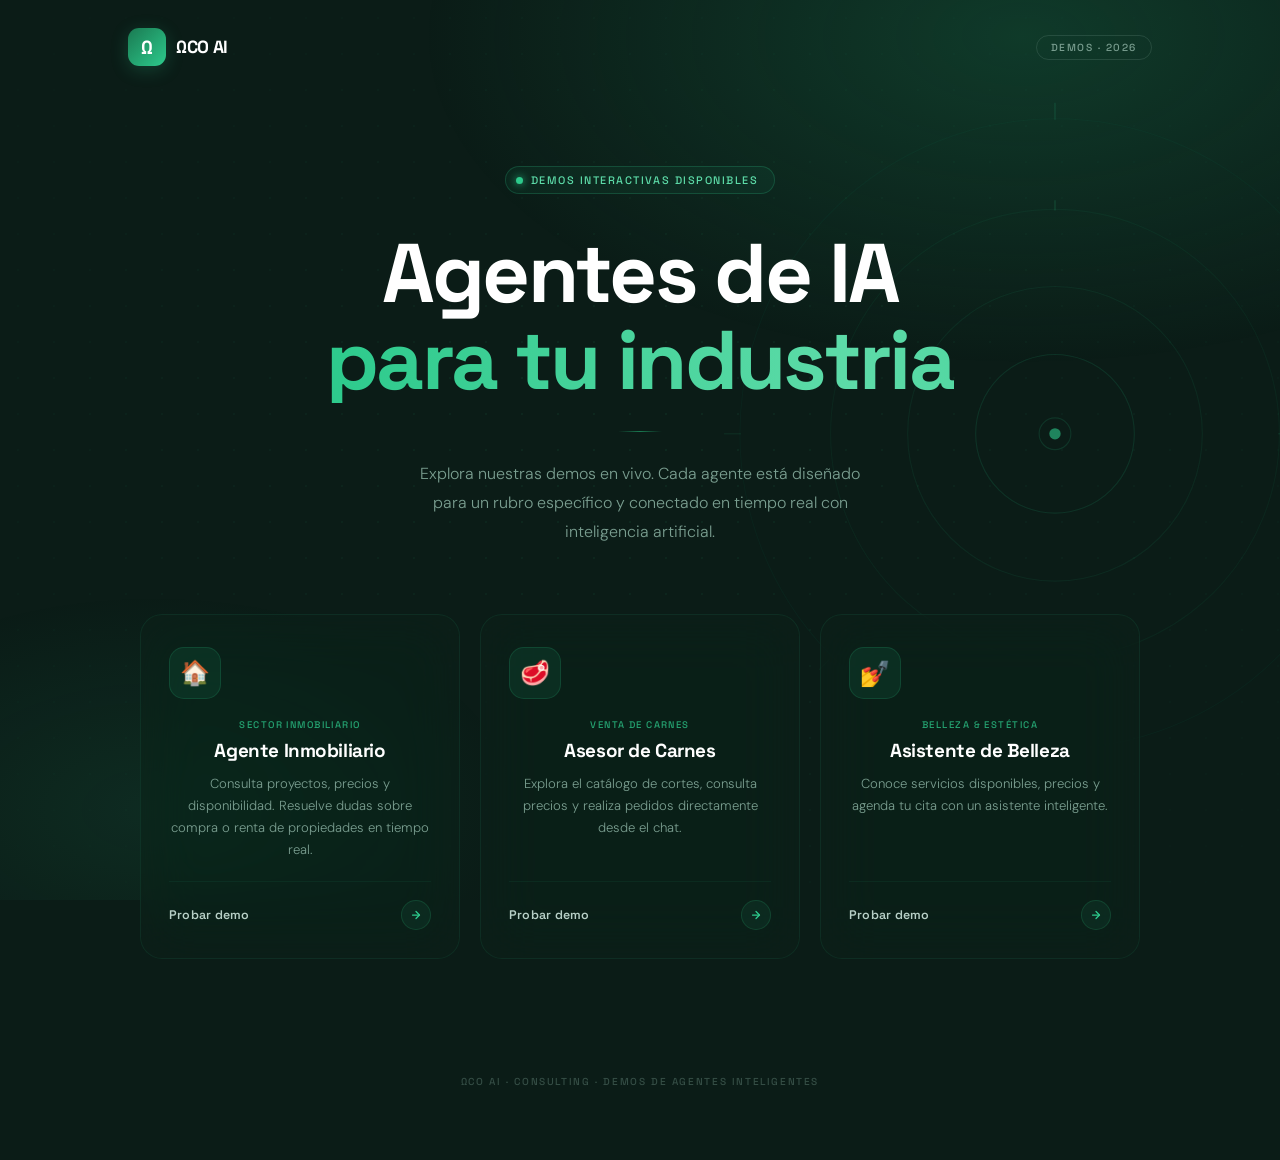
==== index.html @ 38cfc489 "feat: add agent capabilities sidebar + update year to 2026 - All chat pages: two-column layout with " ====
<!DOCTYPE html>
<html lang="es">
<head>
  <meta charset="UTF-8" />
  <meta name="viewport" content="width=device-width, initial-scale=1.0" />
  <title>ΩCO AI · Demos de Agentes</title>
  <link rel="preconnect" href="https://fonts.googleapis.com" />
  <link rel="preconnect" href="https://fonts.gstatic.com" crossorigin />
  <link href="https://fonts.googleapis.com/css2?family=Space+Grotesk:wght@300;400;500;600;700&family=DM+Sans:ital,wght@0,300;0,400;0,500;1,300&display=swap" rel="stylesheet" />
  <style>
    /* ── TOKENS ── */
    :root {
      --bg:      #0B1C17;
      --surface: #112219;
      --forest:  #1A7A52;
      --green:   #2DCA8C;
      --mint:    #5DDBA8;
      --steel:   #7A9E90;
      --fog:     #B8D0C7;
      --white:   #FFFFFF;
      --off:     #EEF4F1;
      --display: 'Space Grotesk', sans-serif;
      --body:    'DM Sans', sans-serif;
      --ease-out: cubic-bezier(0.16, 1, 0.3, 1);
    }

    /* ── RESET ── */
    *, *::before, *::after { box-sizing: border-box; margin: 0; padding: 0; }
    html { -webkit-font-smoothing: antialiased; }
    body {
      min-height: 100vh;
      background: var(--bg);
      color: var(--white);
      font-family: var(--body);
      overflow-x: hidden;
    }

    /* ── FONDO CAPA 1: radial glow ── */
    .bg-glow {
      position: fixed; inset: 0;
      background:
        radial-gradient(ellipse 90% 70% at 80% 4%,  rgba(26,122,82,0.32) 0%, transparent 52%),
        radial-gradient(ellipse 60% 50% at 12% 90%, rgba(45,202,140,0.09) 0%, transparent 48%);
      pointer-events: none; z-index: 0;
    }

    /* ── FONDO CAPA 2: dot grid ── */
    .bg-grid {
      position: fixed; inset: 0;
      background-image: radial-gradient(rgba(45,202,140,0.07) 1px, transparent 1px);
      background-size: 36px 36px;
      -webkit-mask-image: radial-gradient(ellipse 100% 100% at 50% 50%, black 0%, transparent 78%);
      mask-image: radial-gradient(ellipse 100% 100% at 50% 50%, black 0%, transparent 78%);
      pointer-events: none; z-index: 0;
    }

    /* ── ANILLOS (brand signature) ── */
    .rings-wrap {
      position: fixed;
      right: -9%;
      top: 50%;
      transform: translateY(-52%);
      width: min(680px, 54vw);
      aspect-ratio: 1;
      pointer-events: none; z-index: 0;
    }
    .rings-wrap svg { width: 100%; height: 100%; }
    .r-outer { animation: rSpin 100s linear infinite; transform-origin: 300px 300px; }
    .r-mid   { animation: rSpin  65s linear infinite reverse; transform-origin: 300px 300px; }
    .r-inner { animation: rPulse  4s ease-in-out infinite; transform-origin: 300px 300px; }
    .c-dot   { animation: cPulse  3s ease-in-out infinite; }
    @keyframes rSpin  { to { transform: rotate(360deg); } }
    @keyframes rPulse { 0%,100%{opacity:1}50%{opacity:.5} }
    @keyframes cPulse { 0%,100%{r:5;opacity:.65}50%{r:7.5;opacity:1} }

    /* ── PARTÍCULAS ── */
    .ptcl-wrap { position:fixed;inset:0;pointer-events:none;z-index:0;overflow:hidden; }
    .ptcl {
      position:absolute; border-radius:50%;
      background:var(--green); opacity:0;
      animation: ptclRise var(--d) var(--dl) ease-in-out infinite;
    }
    @keyframes ptclRise {
      0%   { opacity:0; transform:translateY(0) scale(1); }
      18%  { opacity:.55; }
      82%  { opacity:.18; }
      100% { opacity:0; transform:translateY(-110px) scale(.4); }
    }

    /* ── LAYOUT ── */
    .page {
      position: relative; z-index: 1;
      min-height: 100vh;
      display: flex; flex-direction: column;
      max-width: 1080px; margin: 0 auto;
      padding: 0 28px 72px;
    }

    /* ── NAV ── */
    nav {
      display:flex; align-items:center; justify-content:space-between;
      padding: 28px 0;
      animation: fadeDown .55s var(--ease-out) both;
    }
    .logo-link { display:flex;align-items:center;gap:10px;text-decoration:none; }
    .logo-mark {
      width:38px;height:38px;
      background: linear-gradient(135deg, var(--forest) 0%, var(--green) 100%);
      border-radius:11px;
      display:flex;align-items:center;justify-content:center;
      font-family:var(--display);font-weight:700;font-size:19px;color:var(--white);
      flex-shrink:0;
      box-shadow:0 4px 18px rgba(45,202,140,.22);
    }
    .logo-name { font-family:var(--display);font-weight:700;font-size:1.1rem;color:var(--white);letter-spacing:-.02em; }
    .nav-tag {
      font-family:var(--display);font-size:.64rem;font-weight:500;
      letter-spacing:.15em;text-transform:uppercase;color:var(--steel);
      border:1px solid rgba(122,158,144,.22);border-radius:100px;padding:5px 14px;
    }

    /* ── HERO ── */
    .hero {
      flex:1;display:flex;flex-direction:column;align-items:center;
      text-align:center; padding:72px 0 56px;
    }

    /* badge */
    .badge {
      display:inline-flex;align-items:center;gap:8px;
      border:1px solid rgba(45,202,140,.22);
      background:rgba(45,202,140,.06);
      border-radius:100px; padding:6px 16px 6px 10px;
      font-family:var(--display);font-size:.68rem;font-weight:500;
      letter-spacing:.14em;text-transform:uppercase;color:var(--mint);
      margin-bottom:36px;
      animation: fadeDown .65s .1s var(--ease-out) both;
    }
    .badge-dot {
      width:7px;height:7px;background:var(--green);border-radius:50%;
      box-shadow:0 0 8px var(--green);flex-shrink:0;
      animation:dotPulse 2.2s ease-in-out infinite;
    }
    @keyframes dotPulse {
      0%,100%{transform:scale(1);opacity:1;box-shadow:0 0 8px var(--green);}
      50%    {transform:scale(.65);opacity:.4;box-shadow:0 0 3px var(--green);}
    }

    /* h1 */
    .hero-h1 {
      font-family:var(--display);font-weight:700;
      font-size:clamp(3rem,6.5vw,5.2rem);
      line-height:1.04;letter-spacing:-.032em;
      margin-bottom:28px;
      animation: fadeUp .75s .2s var(--ease-out) both;
    }
    .h1-l1 { display:block;color:var(--white); }
    .h1-l2 {
      display:block;
      background:linear-gradient(90deg,var(--green) 0%,var(--mint) 42%,var(--green) 84%);
      background-size:200% auto;
      -webkit-background-clip:text;-webkit-text-fill-color:transparent;background-clip:text;
      animation:textShimmer 5s 1.2s linear infinite;
    }
    @keyframes textShimmer { to { background-position:200% center; } }

    .divider {
      width:44px;height:1px;
      background:linear-gradient(90deg,transparent,var(--forest),transparent);
      margin:0 auto 28px;
      animation:fadeIn 1s .38s both;
    }

    .hero-p {
      font-size:1rem;line-height:1.8;color:var(--steel);font-weight:300;
      max-width:460px;margin:0 auto 68px;
      animation:fadeUp .75s .34s var(--ease-out) both;
    }

    /* ── GRID ── */
    .demo-grid {
      width:100%;max-width:1000px;
      display:grid;grid-template-columns:repeat(3,1fr);gap:20px;
    }
    .demo-grid .card:nth-child(1){animation:fadeUp .7s .52s var(--ease-out) both;}
    .demo-grid .card:nth-child(2){animation:fadeUp .7s .64s var(--ease-out) both;}
    .demo-grid .card:nth-child(3){animation:fadeUp .7s .76s var(--ease-out) both;}

    /* ── CARD ── */
    .card {
      position:relative;
      background:rgba(17,34,25,.52);
      backdrop-filter:blur(28px) saturate(1.5);
      -webkit-backdrop-filter:blur(28px) saturate(1.5);
      border:1px solid rgba(45,202,140,.09);
      border-radius:22px;
      padding:32px 28px 28px;
      display:flex;flex-direction:column;gap:20px;
      text-decoration:none;color:inherit;
      overflow:hidden;
      outline:none;
      transition:
        border-color .3s ease,
        transform .38s var(--ease-out),
        box-shadow .35s ease;
    }
    /* top accent line */
    .card::before {
      content:'';position:absolute;
      top:0;left:8%;right:8%;height:1px;
      background:linear-gradient(90deg,transparent,rgba(45,202,140,.55),transparent);
      opacity:0;transition:opacity .3s;
    }
    /* inner radial glow */
    .card::after {
      content:'';position:absolute;inset:0;
      background:radial-gradient(ellipse 80% 55% at 50% 0%,rgba(45,202,140,.08) 0%,transparent 72%);
      opacity:0;transition:opacity .4s;pointer-events:none;
    }
    .card:hover, .card:focus-visible {
      border-color:rgba(45,202,140,.30);
      transform:translateY(-7px);
      box-shadow:0 30px 64px rgba(0,0,0,.40),0 0 48px rgba(45,202,140,.055);
    }
    .card:hover::before,.card:focus-visible::before{opacity:1;}
    .card:hover::after, .card:focus-visible::after {opacity:1;}
    .card:focus-visible{outline:2px solid var(--green);outline-offset:3px;}

    /* icon */
    .c-icon {
      width:52px;height:52px;
      background:rgba(26,122,82,.18);
      border:1px solid rgba(45,202,140,.16);
      border-radius:15px;
      display:flex;align-items:center;justify-content:center;
      font-size:24px;flex-shrink:0;
      transition:background .3s,transform .35s var(--ease-out);
    }
    .card:hover .c-icon,.card:focus-visible .c-icon{background:rgba(45,202,140,.14);transform:scale(1.07);}

    .c-body{flex:1;}
    .c-tag {
      font-family:var(--display);font-size:.6rem;font-weight:500;
      letter-spacing:.15em;text-transform:uppercase;
      color:var(--green);opacity:.78;margin-bottom:9px;
    }
    .c-title {
      font-family:var(--display);font-size:1.18rem;font-weight:700;
      line-height:1.2;letter-spacing:-.022em;color:var(--white);margin-bottom:10px;
    }
    .c-desc { font-size:.82rem;line-height:1.68;color:var(--steel);font-weight:300; }

    .c-foot {
      display:flex;align-items:center;justify-content:space-between;
      padding-top:18px;border-top:1px solid rgba(45,202,140,.07);
    }
    .c-cta {
      font-family:var(--display);font-size:.78rem;font-weight:600;
      color:var(--fog);letter-spacing:.02em;transition:color .2s;
    }
    .card:hover .c-cta,.card:focus-visible .c-cta{color:var(--green);}

    .c-arrow {
      width:30px;height:30px;border-radius:50%;
      background:rgba(45,202,140,.07);
      border:1px solid rgba(45,202,140,.16);
      display:flex;align-items:center;justify-content:center;
      color:var(--green);flex-shrink:0;
      transition:background .25s,color .25s,transform .28s var(--ease-out),box-shadow .25s;
    }
    .card:hover .c-arrow,.card:focus-visible .c-arrow{
      background:var(--green);color:var(--bg);
      transform:translateX(3px);
      box-shadow:0 0 18px rgba(45,202,140,.40);
    }

    /* ── FOOTER ── */
    footer {
      text-align:center;padding-top:60px;
      font-family:var(--display);font-size:.63rem;font-weight:500;
      letter-spacing:.16em;text-transform:uppercase;
      color:rgba(122,158,144,.38);
      animation:fadeIn 1.2s .85s both;
    }

    /* ── KEYFRAMES ── */
    @keyframes fadeUp   {from{opacity:0;transform:translateY(24px)}to{opacity:1;transform:none}}
    @keyframes fadeDown {from{opacity:0;transform:translateY(-14px)}to{opacity:1;transform:none}}
    @keyframes fadeIn   {from{opacity:0}to{opacity:1}}

    /* ── REDUCED MOTION ── */
    @media(prefers-reduced-motion:reduce){
      *,*::before,*::after{animation-duration:.01ms!important;transition-duration:.1ms!important;}
    }

    /* ── RESPONSIVE ── */
    @media(max-width:860px){
      .demo-grid{grid-template-columns:repeat(2,1fr);}
      .rings-wrap{width:min(500px,60vw);opacity:.45;}
    }
    @media(max-width:560px){
      .demo-grid{grid-template-columns:1fr;}
      .hero-h1{font-size:2.6rem;}
      .page{padding:0 18px 56px;}
      .rings-wrap{display:none;}
    }
  </style>
</head>
<body>

<div class="bg-glow"  aria-hidden="true"></div>
<div class="bg-grid"  aria-hidden="true"></div>

<!-- Anillos concéntricos (elemento signature Oco AI) -->
<div class="rings-wrap" aria-hidden="true">
  <svg viewBox="0 0 600 600" fill="none" xmlns="http://www.w3.org/2000/svg">
    <!-- Anillo externo con ticks -->
    <g class="r-outer">
      <circle cx="300" cy="300" r="278" stroke="rgba(45,202,140,0.038)" stroke-width="1"/>
      <line x1="300" y1="23"  x2="300" y2="8"   stroke="rgba(45,202,140,0.18)" stroke-width="1"/>
      <line x1="577" y1="300" x2="592" y2="300"  stroke="rgba(45,202,140,0.12)" stroke-width="1"/>
      <line x1="300" y1="577" x2="300" y2="592"  stroke="rgba(45,202,140,0.10)" stroke-width="1"/>
      <line x1="23"  y1="300" x2="8"   y2="300"  stroke="rgba(45,202,140,0.10)" stroke-width="1"/>
      <!-- diagonales -->
      <line x1="499" y1="101" x2="508" y2="92"   stroke="rgba(45,202,140,0.07)" stroke-width="1"/>
      <line x1="101" y1="499" x2="92"  y2="508"  stroke="rgba(45,202,140,0.07)" stroke-width="1"/>
    </g>
    <!-- Anillo medio -->
    <g class="r-mid">
      <circle cx="300" cy="300" r="198" stroke="rgba(45,202,140,0.058)" stroke-width="1"/>
      <line x1="300" y1="103" x2="300" y2="94"   stroke="rgba(45,202,140,0.20)" stroke-width="1"/>
      <line x1="497" y1="300" x2="506" y2="300"  stroke="rgba(45,202,140,0.14)" stroke-width="1"/>
    </g>
    <!-- Anillo 3 -->
    <circle cx="300" cy="300" r="130" stroke="rgba(45,202,140,0.08)" stroke-width="1"/>
    <!-- Anillo interior pulsante -->
    <g class="r-inner">
      <circle cx="300" cy="300" r="70" stroke="rgba(45,202,140,0.13)" stroke-width="1"/>
    </g>
    <!-- Centro -->
    <circle cx="300" cy="300" r="14" stroke="rgba(45,202,140,0.14)" stroke-width="1"/>
    <circle class="c-dot" cx="300" cy="300" r="5" fill="rgba(45,202,140,0.60)"/>
  </svg>
</div>

<!-- Partículas flotantes -->
<div class="ptcl-wrap" id="ptcl" aria-hidden="true"></div>

<div class="page">

  <nav>
    <a href="#" class="logo-link" aria-label="ΩCO AI — inicio">
      <div class="logo-mark" aria-hidden="true">Ω</div>
      <span class="logo-name">ΩCO AI</span>
    </a>
    <span class="nav-tag" aria-hidden="true">Demos · 2026</span>
  </nav>

  <div class="hero">
    <div class="badge" role="status" aria-live="polite">
      <span class="badge-dot" aria-hidden="true"></span>
      Demos interactivas disponibles
    </div>

    <h1 class="hero-h1">
      <span class="h1-l1">Agentes de IA</span>
      <span class="h1-l2">para tu industria</span>
    </h1>

    <div class="divider" aria-hidden="true"></div>

    <p class="hero-p">
      Explora nuestras demos en vivo. Cada agente está diseñado
      para un rubro específico y conectado en tiempo real con inteligencia artificial.
    </p>

    <!-- Demo cards -->
    <div class="demo-grid" role="list">

      <a class="card" href="demo-inmobiliaria" role="listitem" aria-label="Demo Agente Inmobiliario — probar">
        <div class="c-icon" aria-hidden="true">🏠</div>
        <div class="c-body">
          <div class="c-tag">Sector Inmobiliario</div>
          <div class="c-title">Agente Inmobiliario</div>
          <p class="c-desc">Consulta proyectos, precios y disponibilidad. Resuelve dudas sobre compra o renta de propiedades en tiempo real.</p>
        </div>
        <div class="c-foot">
          <span class="c-cta">Probar demo</span>
          <span class="c-arrow" aria-hidden="true">
            <svg width="12" height="12" viewBox="0 0 24 24" fill="none" stroke="currentColor" stroke-width="2.5" stroke-linecap="round" stroke-linejoin="round"><path d="M5 12h14"/><path d="M12 5l7 7-7 7"/></svg>
          </span>
        </div>
      </a>

      <a class="card" href="demo-ventacarnes" role="listitem" aria-label="Demo Asesor de Carnes — probar">
        <div class="c-icon" aria-hidden="true">🥩</div>
        <div class="c-body">
          <div class="c-tag">Venta de Carnes</div>
          <div class="c-title">Asesor de Carnes</div>
          <p class="c-desc">Explora el catálogo de cortes, consulta precios y realiza pedidos directamente desde el chat.</p>
        </div>
        <div class="c-foot">
          <span class="c-cta">Probar demo</span>
          <span class="c-arrow" aria-hidden="true">
            <svg width="12" height="12" viewBox="0 0 24 24" fill="none" stroke="currentColor" stroke-width="2.5" stroke-linecap="round" stroke-linejoin="round"><path d="M5 12h14"/><path d="M12 5l7 7-7 7"/></svg>
          </span>
        </div>
      </a>

      <a class="card" href="demo-salon.spa" role="listitem" aria-label="Demo Asistente de Belleza — probar">
        <div class="c-icon" aria-hidden="true">💅</div>
        <div class="c-body">
          <div class="c-tag">Belleza & Estética</div>
          <div class="c-title">Asistente de Belleza</div>
          <p class="c-desc">Conoce servicios disponibles, precios y agenda tu cita con un asistente inteligente.</p>
        </div>
        <div class="c-foot">
          <span class="c-cta">Probar demo</span>
          <span class="c-arrow" aria-hidden="true">
            <svg width="12" height="12" viewBox="0 0 24 24" fill="none" stroke="currentColor" stroke-width="2.5" stroke-linecap="round" stroke-linejoin="round"><path d="M5 12h14"/><path d="M12 5l7 7-7 7"/></svg>
          </span>
        </div>
      </a>

    </div>
  </div>

  <footer>ΩCO AI · Consulting · Demos de Agentes Inteligentes</footer>

</div>

<script>
(function(){
  const w=document.getElementById('ptcl');
  for(let i=0;i<26;i++){
    const p=document.createElement('div');
    p.className='ptcl';
    const s=1.2+Math.random()*1.8;
    p.style.cssText=`left:${Math.random()*100}%;top:${38+Math.random()*52}%;width:${s}px;height:${s}px;--d:${6+Math.random()*10}s;--dl:${Math.random()*9}s`;
    w.appendChild(p);
  }
})();
</script>

</body>
</html>
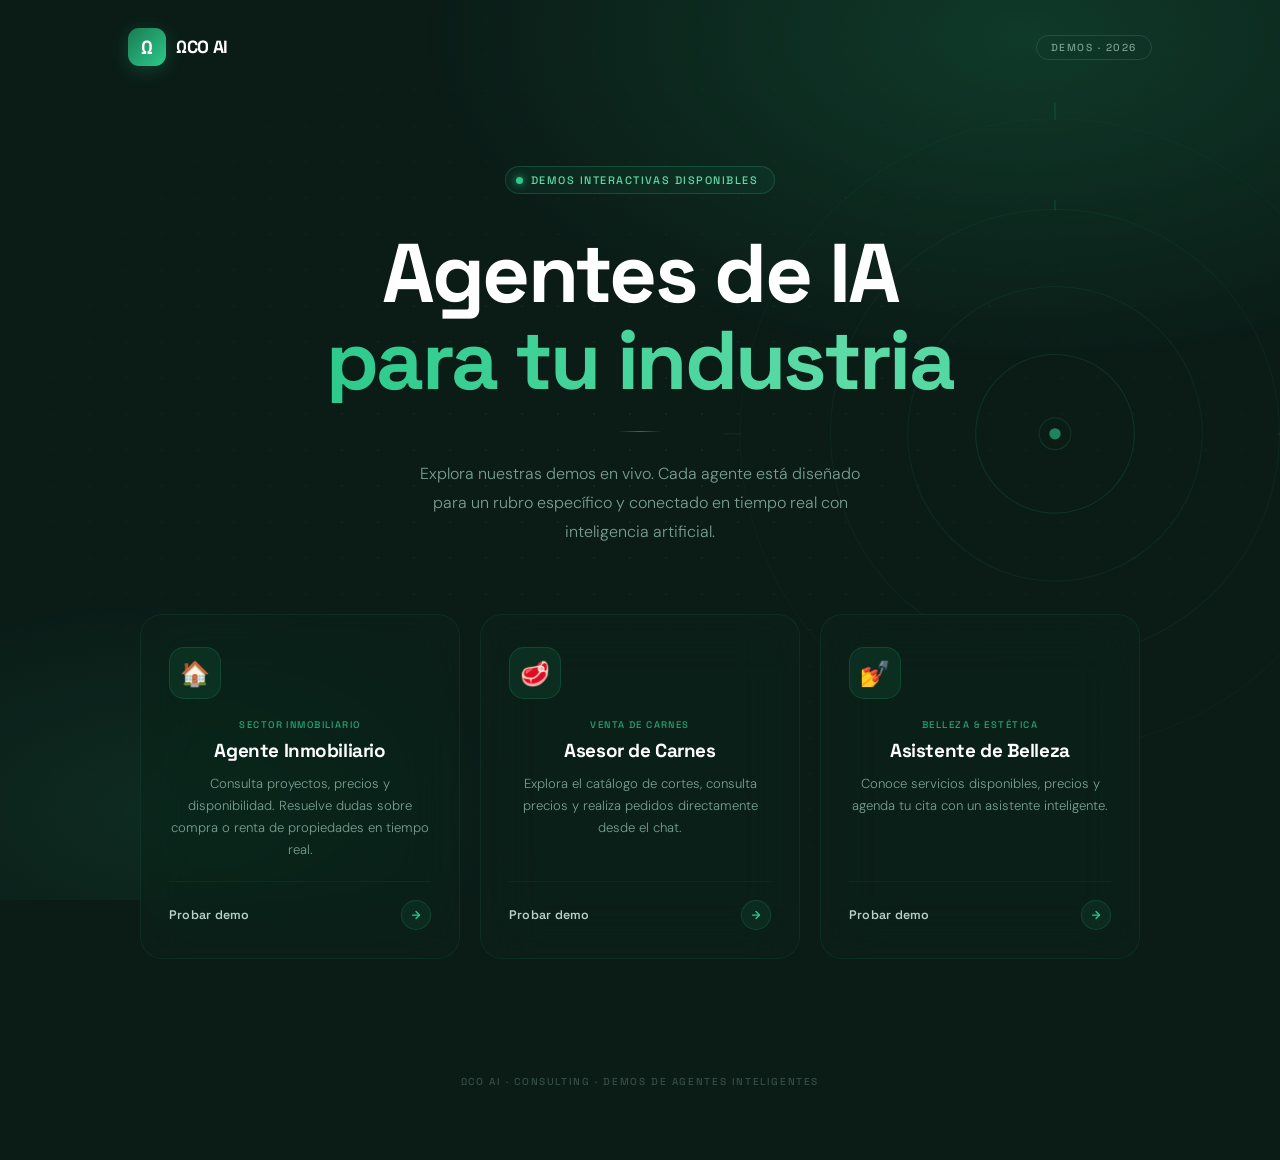
==== commit a4336a10: "fix: optimización móvil completa en las 4 páginas - Chat pages: 100dvh en lugar de 100vh (evita cort" ====
--- a/index.html
+++ b/index.html
@@ -297,12 +297,32 @@
     @media(max-width:860px){
       .demo-grid{grid-template-columns:repeat(2,1fr);}
       .rings-wrap{width:min(500px,60vw);opacity:.45;}
+      .hero{padding:52px 0 40px;}
+    }
+    @media(max-width:640px){
+      .hero{padding:36px 0 28px;}
+      .badge{margin-bottom:22px;}
+      .hero-p{margin-bottom:44px;}
+      .card{padding:24px 20px 20px;}
     }
     @media(max-width:560px){
       .demo-grid{grid-template-columns:1fr;}
-      .hero-h1{font-size:2.6rem;}
-      .page{padding:0 18px 56px;}
+      .hero-h1{font-size:2.4rem;}
+      .page{padding:0 18px 48px;}
       .rings-wrap{display:none;}
+      nav{padding:20px 0;}
+      .hero{padding:28px 0 24px;}
+      .badge{font-size:.62rem;margin-bottom:18px;}
+      .hero-p{font-size:.92rem;margin-bottom:32px;}
+      .card{padding:22px 18px 20px;gap:16px;}
+      .c-title{font-size:1.06rem;}
+      footer{padding-top:36px;}
+    }
+    @media(max-width:380px){
+      .hero-h1{font-size:2.05rem;}
+      .page{padding:0 14px 40px;}
+      .card{padding:18px 14px 16px;}
+      .logo-name{font-size:1rem;}
     }
   </style>
 </head>
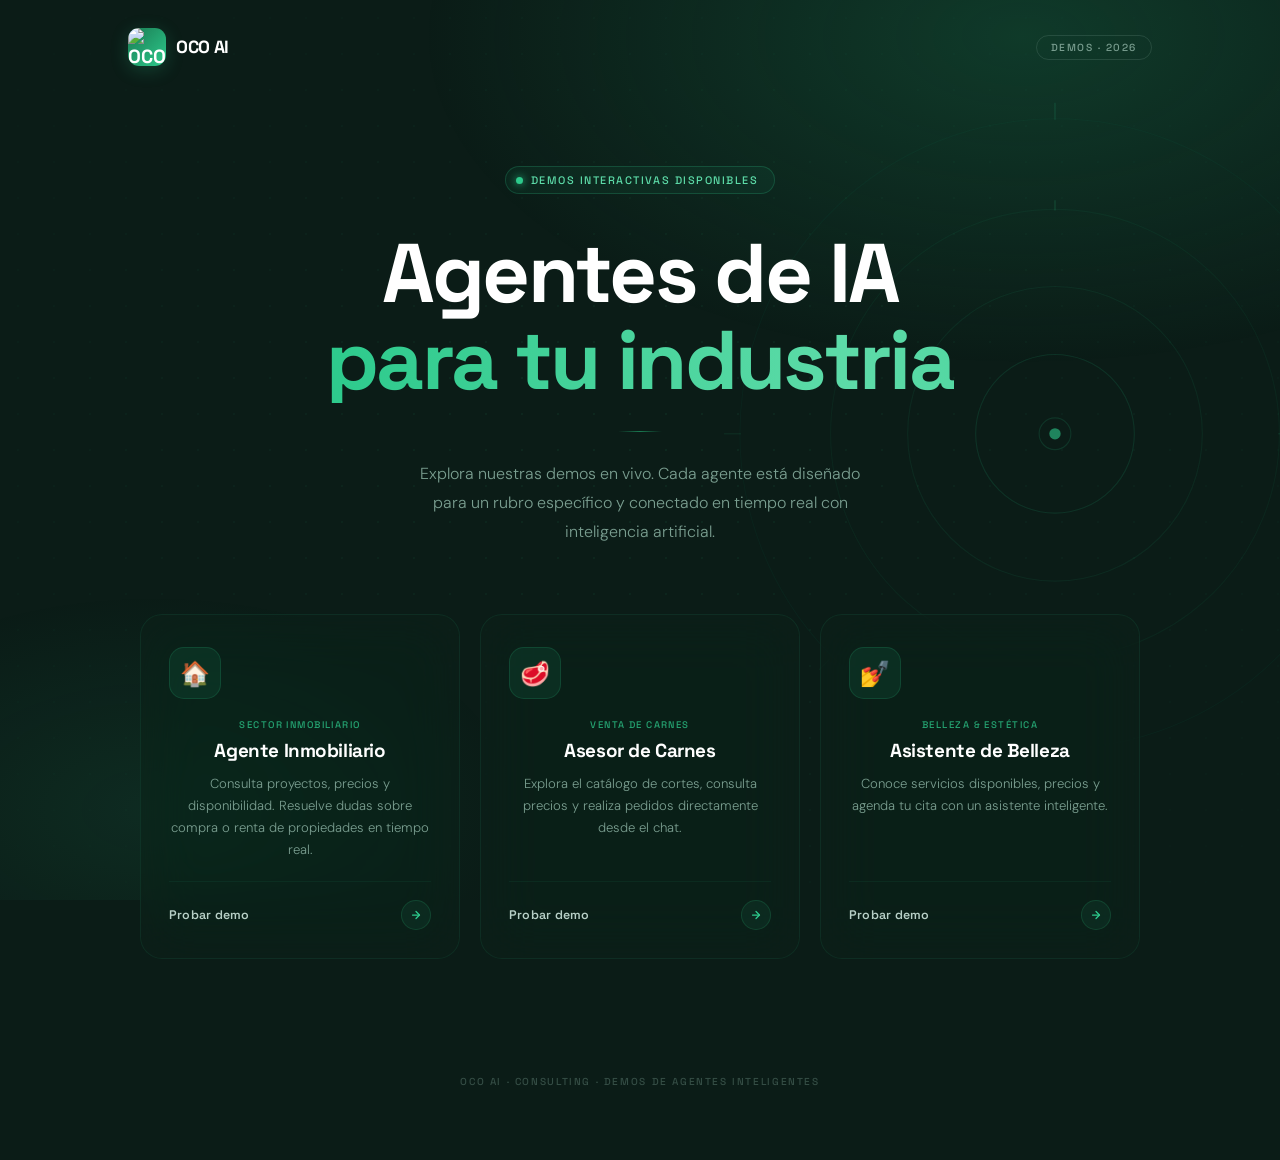
==== commit 514036e3: "feat: multimedia en rama else, logo imagen y renombre a OCO AI - Agrega renderizado de imágenes, vid" ====
--- a/index.html
+++ b/index.html
@@ -3,7 +3,7 @@
 <head>
   <meta charset="UTF-8" />
   <meta name="viewport" content="width=device-width, initial-scale=1.0" />
-  <title>ΩCO AI · Demos de Agentes</title>
+  <title>OCO AI · Demos de Agentes</title>
   <link rel="preconnect" href="https://fonts.googleapis.com" />
   <link rel="preconnect" href="https://fonts.gstatic.com" crossorigin />
   <link href="https://fonts.googleapis.com/css2?family=Space+Grotesk:wght@300;400;500;600;700&family=DM+Sans:ital,wght@0,300;0,400;0,500;1,300&display=swap" rel="stylesheet" />
@@ -111,6 +111,7 @@
       font-family:var(--display);font-weight:700;font-size:19px;color:var(--white);
       flex-shrink:0;
       box-shadow:0 4px 18px rgba(45,202,140,.22);
+      overflow:hidden;
     }
     .logo-name { font-family:var(--display);font-weight:700;font-size:1.1rem;color:var(--white);letter-spacing:-.02em; }
     .nav-tag {
@@ -369,9 +370,9 @@
 <div class="page">
 
   <nav>
-    <a href="#" class="logo-link" aria-label="ΩCO AI — inicio">
-      <div class="logo-mark" aria-hidden="true">Ω</div>
-      <span class="logo-name">ΩCO AI</span>
+    <a href="#" class="logo-link" aria-label="OCO AI — inicio">
+      <div class="logo-mark" aria-hidden="true"><img src="https://raw.githubusercontent.com/abelzapatav/Media-/main/LOGO-OCO-AI-redes.jpg" alt="OCO AI" style="width:100%;height:100%;object-fit:cover;display:block;"></div>
+      <span class="logo-name">OCO AI</span>
     </a>
     <span class="nav-tag" aria-hidden="true">Demos · 2026</span>
   </nav>
@@ -445,7 +446,7 @@
     </div>
   </div>
 
-  <footer>ΩCO AI · Consulting · Demos de Agentes Inteligentes</footer>
+  <footer>OCO AI · Consulting · Demos de Agentes Inteligentes</footer>
 
 </div>
 
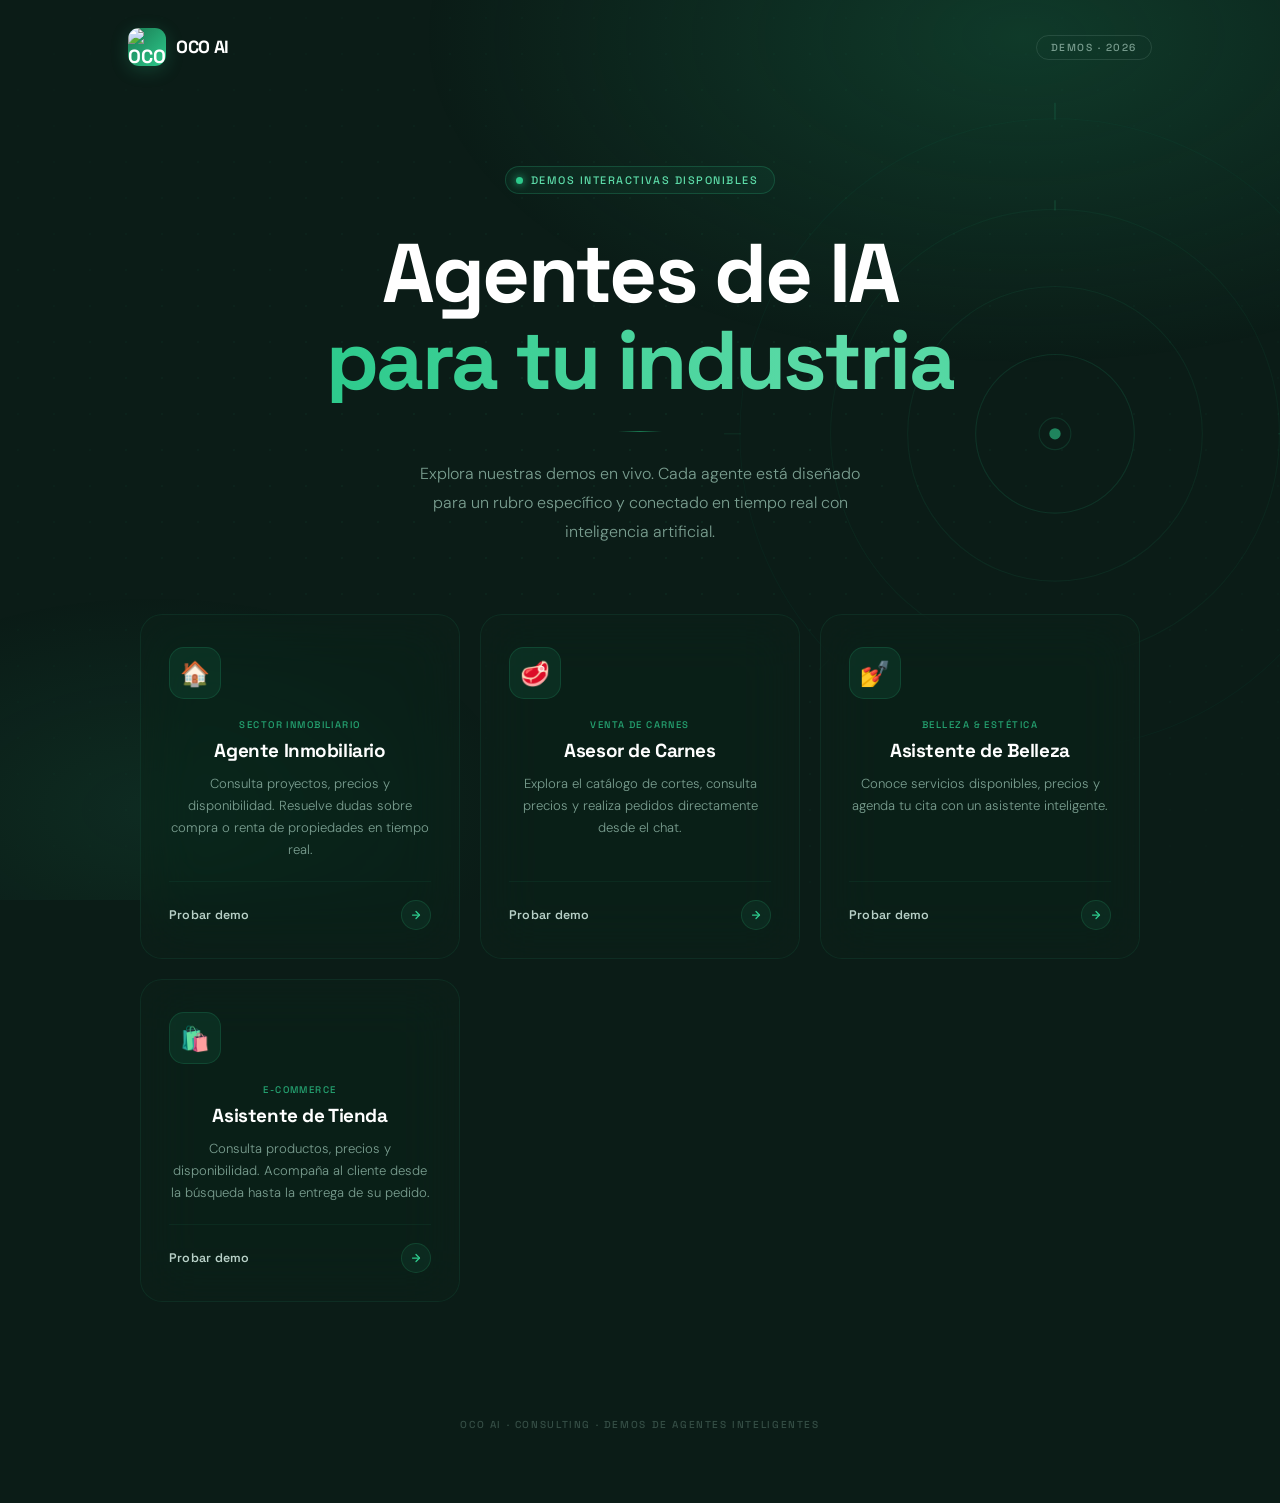
==== commit 8d03d82a: "feat: agrega demo de E-commerce y card en el hub - Nuevo demo demo-ecommerce/ con Asistente de Tiend" ====
--- a/index.html
+++ b/index.html
@@ -186,6 +186,7 @@
     .demo-grid .card:nth-child(1){animation:fadeUp .7s .52s var(--ease-out) both;}
     .demo-grid .card:nth-child(2){animation:fadeUp .7s .64s var(--ease-out) both;}
     .demo-grid .card:nth-child(3){animation:fadeUp .7s .76s var(--ease-out) both;}
+    .demo-grid .card:nth-child(4){animation:fadeUp .7s .88s var(--ease-out) both;}
 
     /* ── CARD ── */
     .card {
@@ -443,6 +444,21 @@
         </div>
       </a>
 
+      <a class="card" href="demo-ecommerce" role="listitem" aria-label="Demo Asistente de Tienda — probar">
+        <div class="c-icon" aria-hidden="true">🛍️</div>
+        <div class="c-body">
+          <div class="c-tag">E-commerce</div>
+          <div class="c-title">Asistente de Tienda</div>
+          <p class="c-desc">Consulta productos, precios y disponibilidad. Acompaña al cliente desde la búsqueda hasta la entrega de su pedido.</p>
+        </div>
+        <div class="c-foot">
+          <span class="c-cta">Probar demo</span>
+          <span class="c-arrow" aria-hidden="true">
+            <svg width="12" height="12" viewBox="0 0 24 24" fill="none" stroke="currentColor" stroke-width="2.5" stroke-linecap="round" stroke-linejoin="round"><path d="M5 12h14"/><path d="M12 5l7 7-7 7"/></svg>
+          </span>
+        </div>
+      </a>
+
     </div>
   </div>
 
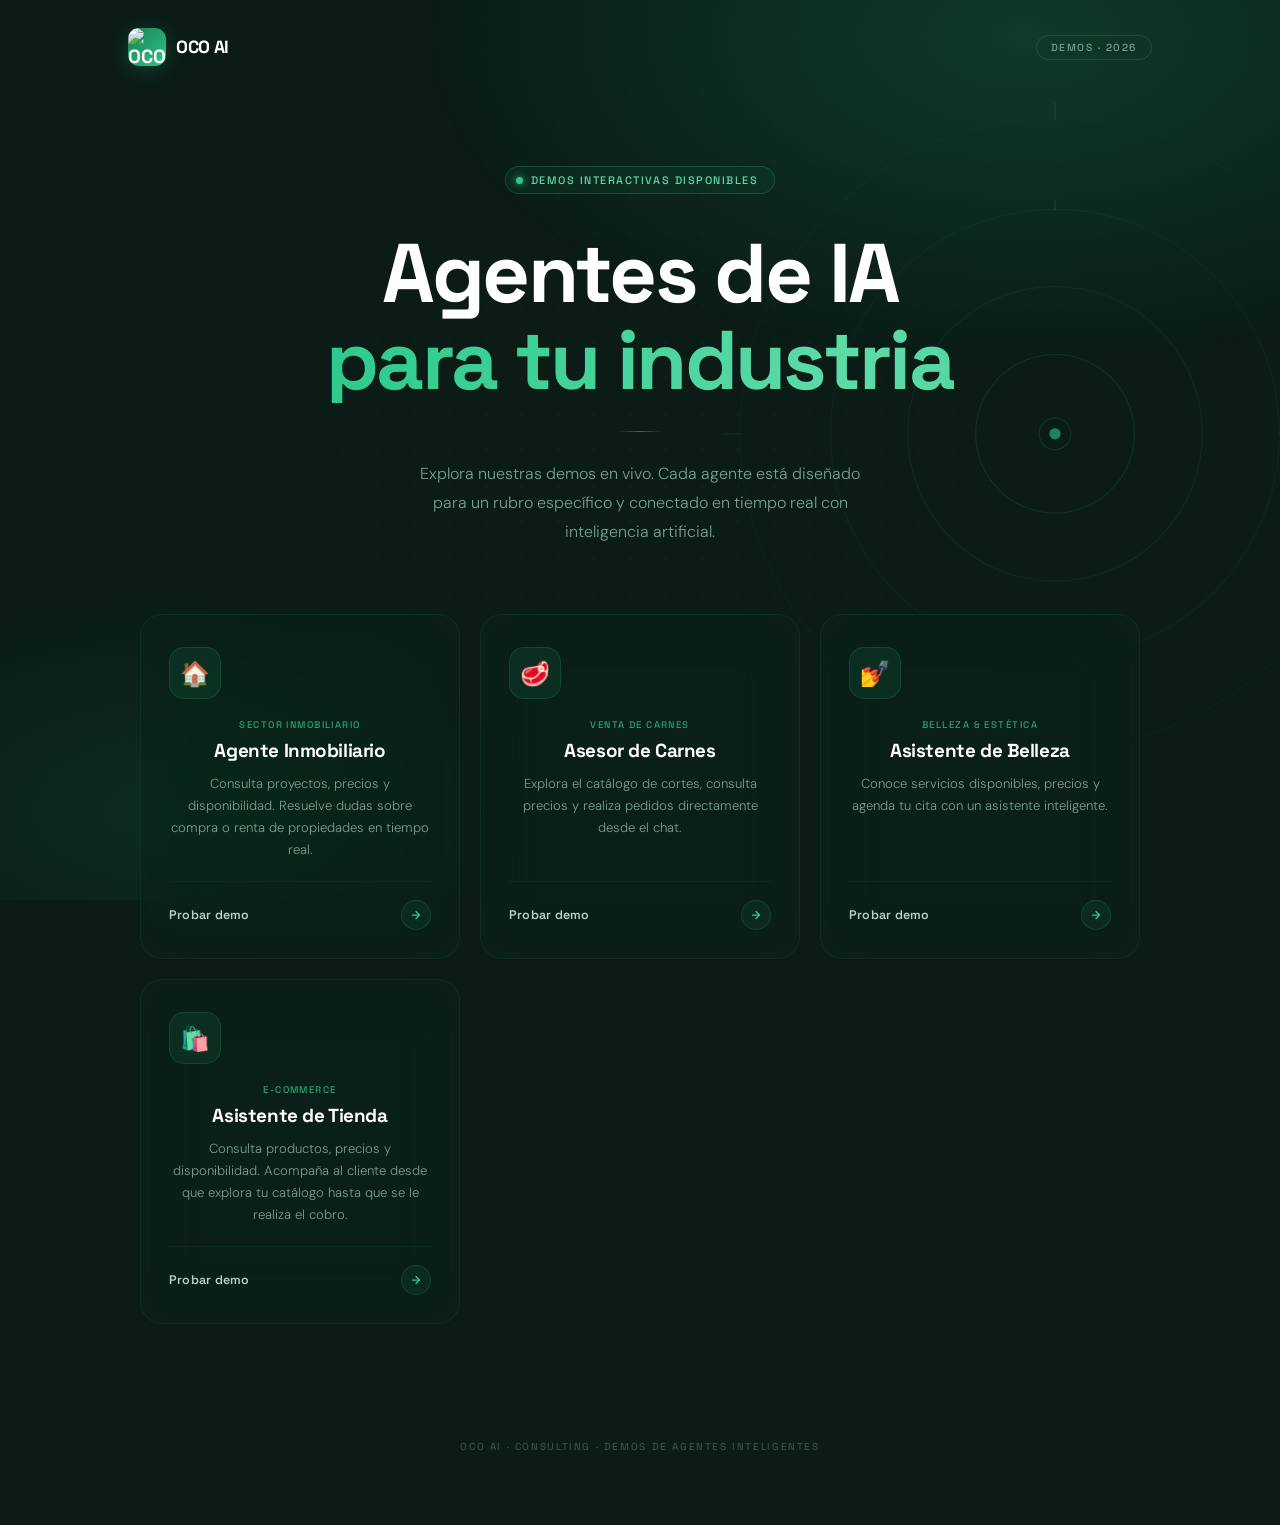
==== commit 6532cb53: "Update index.html" ====
--- a/index.html
+++ b/index.html
@@ -449,7 +449,7 @@
         <div class="c-body">
           <div class="c-tag">E-commerce</div>
           <div class="c-title">Asistente de Tienda</div>
-          <p class="c-desc">Consulta productos, precios y disponibilidad. Acompaña al cliente desde la búsqueda hasta la entrega de su pedido.</p>
+          <p class="c-desc">Consulta productos, precios y disponibilidad. Acompaña al cliente desde que explora tu catálogo hasta que se le realiza el cobro.</p>
         </div>
         <div class="c-foot">
           <span class="c-cta">Probar demo</span>
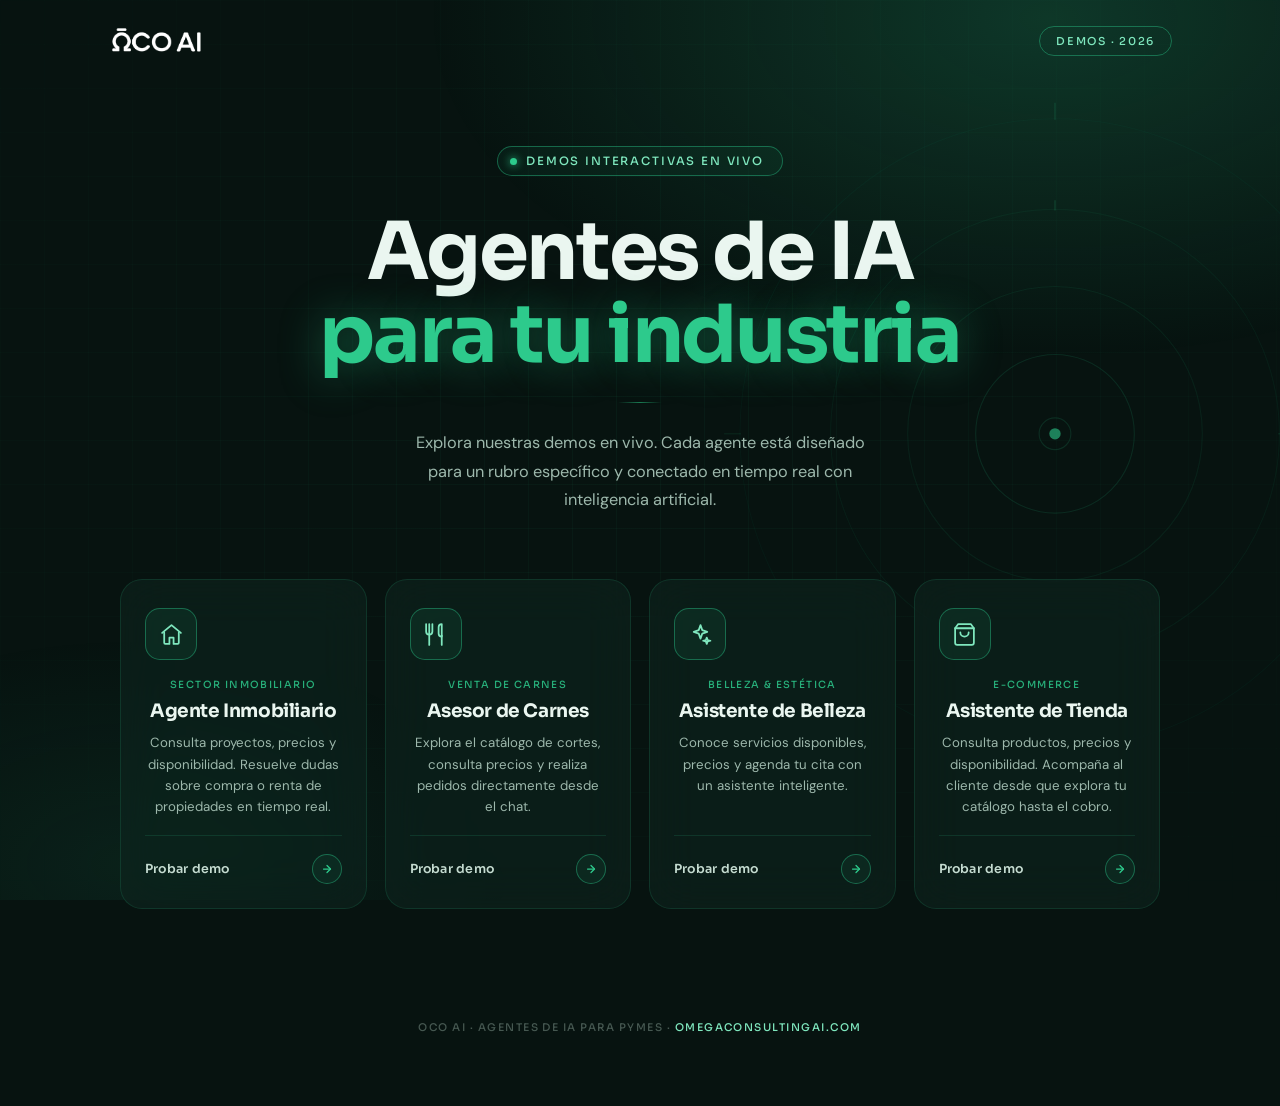
==== commit b0e754c9: "Rediseño de demos al sistema Oco AI v4.6 + SEO/AEO - Hub y 4 demos rebrandeados: wordmark/monograma " ====
--- a/index.html
+++ b/index.html
@@ -3,385 +3,214 @@
 <head>
   <meta charset="UTF-8" />
   <meta name="viewport" content="width=device-width, initial-scale=1.0" />
-  <title>OCO AI · Demos de Agentes</title>
+
+  <title>Demos de agentes de IA por industria · Oco AI</title>
+  <meta name="description" content="Prueba en vivo los agentes de IA de Oco AI por rubro: e-commerce, inmobiliaria, venta de carnes y belleza. Conectados a inteligencia artificial en tiempo real." />
+  <link rel="canonical" href="https://abelzapatav.github.io/oco-ai-demos/" />
+  <meta name="robots" content="index, follow, max-image-preview:large" />
+  <meta name="theme-color" content="#071310" />
+
+  <meta property="og:type" content="website" />
+  <meta property="og:site_name" content="Oco AI" />
+  <meta property="og:locale" content="es_PE" />
+  <meta property="og:url" content="https://abelzapatav.github.io/oco-ai-demos/" />
+  <meta property="og:title" content="Demos de agentes de IA por industria · Oco AI" />
+  <meta property="og:description" content="Prueba en vivo agentes de IA por rubro, conectados a inteligencia artificial en tiempo real." />
+  <meta property="og:image" content="https://abelzapatav.github.io/oco-ai-demos/assets/og-cover.jpg" />
+  <meta name="twitter:card" content="summary_large_image" />
+  <meta name="twitter:title" content="Demos de agentes de IA por industria · Oco AI" />
+  <meta name="twitter:description" content="Prueba en vivo agentes de IA por rubro, conectados a IA en tiempo real." />
+  <meta name="twitter:image" content="https://abelzapatav.github.io/oco-ai-demos/assets/og-cover.jpg" />
+
+  <link rel="icon" type="image/png" sizes="any" href="assets/favicon-512.png" />
+  <link rel="apple-touch-icon" href="assets/apple-touch-icon.png" />
   <link rel="preconnect" href="https://fonts.googleapis.com" />
   <link rel="preconnect" href="https://fonts.gstatic.com" crossorigin />
-  <link href="https://fonts.googleapis.com/css2?family=Space+Grotesk:wght@300;400;500;600;700&family=DM+Sans:ital,wght@0,300;0,400;0,500;1,300&display=swap" rel="stylesheet" />
+  <link href="https://fonts.googleapis.com/css2?family=Sora:wght@400;500;600;700;800&family=DM+Sans:opsz,wght@9..40,400;9..40,500;9..40,700&display=swap" rel="stylesheet" />
+
+  <script type="application/ld+json">
+  {
+    "@context": "https://schema.org",
+    "@graph": [
+      {
+        "@type": "CollectionPage",
+        "@id": "https://abelzapatav.github.io/oco-ai-demos/#page",
+        "name": "Demos de agentes de IA por industria — Oco AI",
+        "description": "Colección de demos en vivo de agentes de IA de Oco AI por rubro.",
+        "url": "https://abelzapatav.github.io/oco-ai-demos/",
+        "isPartOf": { "@type": "WebSite", "name": "Oco AI", "url": "https://omegaconsultingai.com/" }
+      },
+      {
+        "@type": "ItemList",
+        "name": "Agentes de IA por industria",
+        "itemListElement": [
+          { "@type": "ListItem", "position": 1, "name": "Agente Inmobiliario", "url": "https://abelzapatav.github.io/oco-ai-demos/demo-inmobiliaria/" },
+          { "@type": "ListItem", "position": 2, "name": "Asesor de Carnes", "url": "https://abelzapatav.github.io/oco-ai-demos/demo-ventacarnes/" },
+          { "@type": "ListItem", "position": 3, "name": "Asistente de Belleza", "url": "https://abelzapatav.github.io/oco-ai-demos/demo-salon.spa/" },
+          { "@type": "ListItem", "position": 4, "name": "Asistente de Tienda", "url": "https://abelzapatav.github.io/oco-ai-demos/demo-ecommerce/" }
+        ]
+      }
+    ]
+  }
+  </script>
+
   <style>
-    /* ── TOKENS ── */
     :root {
-      --bg:      #0B1C17;
-      --surface: #112219;
-      --forest:  #1A7A52;
-      --green:   #2DCA8C;
-      --mint:    #5DDBA8;
-      --steel:   #7A9E90;
-      --fog:     #B8D0C7;
-      --white:   #FFFFFF;
-      --off:     #EEF4F1;
-      --display: 'Space Grotesk', sans-serif;
-      --body:    'DM Sans', sans-serif;
-      --ease-out: cubic-bezier(0.16, 1, 0.3, 1);
+      --bg:#071310; --bg-2:#0B1C17;
+      --panel:rgba(17,38,31,.55);
+      --line:rgba(45,202,140,.14); --line-hi:rgba(45,202,140,.42);
+      --accent:#2DCA8C; --accent-2:#7FE7BE; --green:#2DCA8C; --mint:#7FE7BE;
+      --forest:#1A7A52;
+      --text:#EAF6F0; --white:#EAF6F0; --steel:#9DB8AC; --fog:#C4DBD0;
+      --display:'Sora',sans-serif; --body:'DM Sans',sans-serif;
+      --ease-out:cubic-bezier(.16,1,.3,1);
     }
-
-    /* ── RESET ── */
-    *, *::before, *::after { box-sizing: border-box; margin: 0; padding: 0; }
-    html { -webkit-font-smoothing: antialiased; }
-    body {
-      min-height: 100vh;
-      background: var(--bg);
-      color: var(--white);
-      font-family: var(--body);
-      overflow-x: hidden;
-    }
-
-    /* ── FONDO CAPA 1: radial glow ── */
-    .bg-glow {
-      position: fixed; inset: 0;
+    *,*::before,*::after{box-sizing:border-box;margin:0;padding:0;}
+    html{-webkit-font-smoothing:antialiased;text-rendering:optimizeLegibility;}
+    body{min-height:100vh;background:var(--bg);color:var(--text);font-family:var(--body);overflow-x:hidden;}
+    img{display:block;max-width:100%;}
+    :focus-visible{outline:2px solid var(--accent);outline-offset:3px;border-radius:6px;}
+
+    /* fondo aurora */
+    .bg-glow{position:fixed;inset:0;pointer-events:none;z-index:0;
       background:
-        radial-gradient(ellipse 90% 70% at 80% 4%,  rgba(26,122,82,0.32) 0%, transparent 52%),
-        radial-gradient(ellipse 60% 50% at 12% 90%, rgba(45,202,140,0.09) 0%, transparent 48%);
-      pointer-events: none; z-index: 0;
-    }
-
-    /* ── FONDO CAPA 2: dot grid ── */
-    .bg-grid {
-      position: fixed; inset: 0;
-      background-image: radial-gradient(rgba(45,202,140,0.07) 1px, transparent 1px);
-      background-size: 36px 36px;
-      -webkit-mask-image: radial-gradient(ellipse 100% 100% at 50% 50%, black 0%, transparent 78%);
-      mask-image: radial-gradient(ellipse 100% 100% at 50% 50%, black 0%, transparent 78%);
-      pointer-events: none; z-index: 0;
-    }
-
-    /* ── ANILLOS (brand signature) ── */
-    .rings-wrap {
-      position: fixed;
-      right: -9%;
-      top: 50%;
-      transform: translateY(-52%);
-      width: min(680px, 54vw);
-      aspect-ratio: 1;
-      pointer-events: none; z-index: 0;
-    }
-    .rings-wrap svg { width: 100%; height: 100%; }
-    .r-outer { animation: rSpin 100s linear infinite; transform-origin: 300px 300px; }
-    .r-mid   { animation: rSpin  65s linear infinite reverse; transform-origin: 300px 300px; }
-    .r-inner { animation: rPulse  4s ease-in-out infinite; transform-origin: 300px 300px; }
-    .c-dot   { animation: cPulse  3s ease-in-out infinite; }
-    @keyframes rSpin  { to { transform: rotate(360deg); } }
-    @keyframes rPulse { 0%,100%{opacity:1}50%{opacity:.5} }
-    @keyframes cPulse { 0%,100%{r:5;opacity:.65}50%{r:7.5;opacity:1} }
-
-    /* ── PARTÍCULAS ── */
-    .ptcl-wrap { position:fixed;inset:0;pointer-events:none;z-index:0;overflow:hidden; }
-    .ptcl {
-      position:absolute; border-radius:50%;
-      background:var(--green); opacity:0;
-      animation: ptclRise var(--d) var(--dl) ease-in-out infinite;
-    }
-    @keyframes ptclRise {
-      0%   { opacity:0; transform:translateY(0) scale(1); }
-      18%  { opacity:.55; }
-      82%  { opacity:.18; }
-      100% { opacity:0; transform:translateY(-110px) scale(.4); }
-    }
-
-    /* ── LAYOUT ── */
-    .page {
-      position: relative; z-index: 1;
-      min-height: 100vh;
-      display: flex; flex-direction: column;
-      max-width: 1080px; margin: 0 auto;
-      padding: 0 28px 72px;
-    }
-
-    /* ── NAV ── */
-    nav {
-      display:flex; align-items:center; justify-content:space-between;
-      padding: 28px 0;
-      animation: fadeDown .55s var(--ease-out) both;
-    }
-    .logo-link { display:flex;align-items:center;gap:10px;text-decoration:none; }
-    .logo-mark {
-      width:38px;height:38px;
-      background: linear-gradient(135deg, var(--forest) 0%, var(--green) 100%);
-      border-radius:11px;
-      display:flex;align-items:center;justify-content:center;
-      font-family:var(--display);font-weight:700;font-size:19px;color:var(--white);
-      flex-shrink:0;
-      box-shadow:0 4px 18px rgba(45,202,140,.22);
-      overflow:hidden;
-    }
-    .logo-name { font-family:var(--display);font-weight:700;font-size:1.1rem;color:var(--white);letter-spacing:-.02em; }
-    .nav-tag {
-      font-family:var(--display);font-size:.64rem;font-weight:500;
-      letter-spacing:.15em;text-transform:uppercase;color:var(--steel);
-      border:1px solid rgba(122,158,144,.22);border-radius:100px;padding:5px 14px;
-    }
-
-    /* ── HERO ── */
-    .hero {
-      flex:1;display:flex;flex-direction:column;align-items:center;
-      text-align:center; padding:72px 0 56px;
-    }
-
-    /* badge */
-    .badge {
-      display:inline-flex;align-items:center;gap:8px;
-      border:1px solid rgba(45,202,140,.22);
-      background:rgba(45,202,140,.06);
-      border-radius:100px; padding:6px 16px 6px 10px;
-      font-family:var(--display);font-size:.68rem;font-weight:500;
-      letter-spacing:.14em;text-transform:uppercase;color:var(--mint);
-      margin-bottom:36px;
-      animation: fadeDown .65s .1s var(--ease-out) both;
-    }
-    .badge-dot {
-      width:7px;height:7px;background:var(--green);border-radius:50%;
-      box-shadow:0 0 8px var(--green);flex-shrink:0;
-      animation:dotPulse 2.2s ease-in-out infinite;
-    }
-    @keyframes dotPulse {
-      0%,100%{transform:scale(1);opacity:1;box-shadow:0 0 8px var(--green);}
-      50%    {transform:scale(.65);opacity:.4;box-shadow:0 0 3px var(--green);}
-    }
-
-    /* h1 */
-    .hero-h1 {
-      font-family:var(--display);font-weight:700;
-      font-size:clamp(3rem,6.5vw,5.2rem);
-      line-height:1.04;letter-spacing:-.032em;
-      margin-bottom:28px;
-      animation: fadeUp .75s .2s var(--ease-out) both;
-    }
-    .h1-l1 { display:block;color:var(--white); }
-    .h1-l2 {
-      display:block;
-      background:linear-gradient(90deg,var(--green) 0%,var(--mint) 42%,var(--green) 84%);
-      background-size:200% auto;
-      -webkit-background-clip:text;-webkit-text-fill-color:transparent;background-clip:text;
-      animation:textShimmer 5s 1.2s linear infinite;
-    }
-    @keyframes textShimmer { to { background-position:200% center; } }
-
-    .divider {
-      width:44px;height:1px;
-      background:linear-gradient(90deg,transparent,var(--forest),transparent);
-      margin:0 auto 28px;
-      animation:fadeIn 1s .38s both;
-    }
-
-    .hero-p {
-      font-size:1rem;line-height:1.8;color:var(--steel);font-weight:300;
-      max-width:460px;margin:0 auto 68px;
-      animation:fadeUp .75s .34s var(--ease-out) both;
-    }
-
-    /* ── GRID ── */
-    .demo-grid {
-      width:100%;max-width:1000px;
-      display:grid;grid-template-columns:repeat(3,1fr);gap:20px;
-    }
+        radial-gradient(ellipse 90% 70% at 82% 2%, rgba(45,202,140,.20) 0%, transparent 54%),
+        radial-gradient(ellipse 60% 50% at 10% 96%, rgba(28,120,88,.14) 0%, transparent 50%);}
+    .bg-grid{position:fixed;inset:0;pointer-events:none;z-index:0;
+      background-image:
+        linear-gradient(rgba(45,202,140,.05) 1px,transparent 1px),
+        linear-gradient(90deg,rgba(45,202,140,.05) 1px,transparent 1px);
+      background-size:44px 44px;
+      -webkit-mask-image:radial-gradient(ellipse 100% 100% at 50% 46%,black 0%,transparent 78%);
+      mask-image:radial-gradient(ellipse 100% 100% at 50% 46%,black 0%,transparent 78%);}
+
+    /* anillos signature */
+    .rings-wrap{position:fixed;right:-9%;top:50%;transform:translateY(-52%);width:min(680px,54vw);aspect-ratio:1;pointer-events:none;z-index:0;}
+    .rings-wrap svg{width:100%;height:100%;}
+    .r-outer{animation:rSpin 100s linear infinite;transform-origin:300px 300px;}
+    .r-mid{animation:rSpin 65s linear infinite reverse;transform-origin:300px 300px;}
+    .r-inner{animation:rPulse 4s ease-in-out infinite;transform-origin:300px 300px;}
+    .c-dot{animation:cPulse 3s ease-in-out infinite;}
+    @keyframes rSpin{to{transform:rotate(360deg);}}
+    @keyframes rPulse{0%,100%{opacity:1}50%{opacity:.5}}
+    @keyframes cPulse{0%,100%{r:5;opacity:.65}50%{r:7.5;opacity:1}}
+
+    .ptcl-wrap{position:fixed;inset:0;pointer-events:none;z-index:0;overflow:hidden;}
+    .ptcl{position:absolute;border-radius:50%;background:var(--accent);opacity:0;animation:ptclRise var(--d) var(--dl) ease-in-out infinite;}
+    @keyframes ptclRise{0%{opacity:0;transform:translateY(0) scale(1);}18%{opacity:.55;}82%{opacity:.18;}100%{opacity:0;transform:translateY(-110px) scale(.4);}}
+
+    .page{position:relative;z-index:1;min-height:100vh;display:flex;flex-direction:column;max-width:1120px;margin:0 auto;padding:0 28px 72px;}
+
+    /* nav */
+    nav{display:flex;align-items:center;justify-content:space-between;padding:26px 0;animation:fadeDown .55s var(--ease-out) both;}
+    .logo-link{display:flex;align-items:center;text-decoration:none;}
+    .brand-logo{height:30px;width:auto;}
+    .nav-tag{font-family:var(--display);font-size:.68rem;font-weight:500;letter-spacing:.16em;text-transform:uppercase;color:var(--accent-2);border:1px solid var(--line-hi);border-radius:100px;padding:7px 16px;}
+
+    /* hero */
+    .hero{flex:1;display:flex;flex-direction:column;align-items:center;text-align:center;padding:64px 0 52px;}
+    .badge{display:inline-flex;align-items:center;gap:9px;border:1px solid var(--line-hi);background:rgba(45,202,140,.06);border-radius:100px;padding:7px 18px 7px 12px;font-family:var(--display);font-size:.72rem;font-weight:500;letter-spacing:.16em;text-transform:uppercase;color:var(--accent-2);margin-bottom:34px;animation:fadeDown .65s .1s var(--ease-out) both;}
+    .badge-dot{width:7px;height:7px;background:var(--accent);border-radius:50%;box-shadow:0 0 8px var(--accent);flex-shrink:0;animation:dotPulse 2.2s ease-in-out infinite;}
+    @keyframes dotPulse{0%,100%{transform:scale(1);opacity:1;}50%{transform:scale(.6);opacity:.4;}}
+
+    .hero-h1{font-family:var(--display);font-weight:700;font-size:clamp(2.8rem,6.4vw,5rem);line-height:1.04;letter-spacing:-.03em;margin-bottom:26px;animation:fadeUp .75s .2s var(--ease-out) both;}
+    .h1-l1{display:block;color:var(--text);}
+    .h1-l2{display:block;color:var(--accent);text-shadow:0 0 44px rgba(45,202,140,.4);}
+
+    .divider{width:44px;height:1px;background:linear-gradient(90deg,transparent,var(--forest),transparent);margin:0 auto 26px;animation:fadeIn 1s .38s both;}
+    .hero-p{font-size:1.02rem;line-height:1.75;color:var(--steel);max-width:480px;margin:0 auto 64px;animation:fadeUp .75s .34s var(--ease-out) both;}
+
+    /* grid */
+    .demo-grid{width:100%;max-width:1040px;display:grid;grid-template-columns:repeat(4,1fr);gap:18px;}
     .demo-grid .card:nth-child(1){animation:fadeUp .7s .52s var(--ease-out) both;}
-    .demo-grid .card:nth-child(2){animation:fadeUp .7s .64s var(--ease-out) both;}
-    .demo-grid .card:nth-child(3){animation:fadeUp .7s .76s var(--ease-out) both;}
-    .demo-grid .card:nth-child(4){animation:fadeUp .7s .88s var(--ease-out) both;}
-
-    /* ── CARD ── */
-    .card {
-      position:relative;
-      background:rgba(17,34,25,.52);
-      backdrop-filter:blur(28px) saturate(1.5);
-      -webkit-backdrop-filter:blur(28px) saturate(1.5);
-      border:1px solid rgba(45,202,140,.09);
-      border-radius:22px;
-      padding:32px 28px 28px;
-      display:flex;flex-direction:column;gap:20px;
-      text-decoration:none;color:inherit;
-      overflow:hidden;
-      outline:none;
-      transition:
-        border-color .3s ease,
-        transform .38s var(--ease-out),
-        box-shadow .35s ease;
-    }
-    /* top accent line */
-    .card::before {
-      content:'';position:absolute;
-      top:0;left:8%;right:8%;height:1px;
-      background:linear-gradient(90deg,transparent,rgba(45,202,140,.55),transparent);
-      opacity:0;transition:opacity .3s;
-    }
-    /* inner radial glow */
-    .card::after {
-      content:'';position:absolute;inset:0;
-      background:radial-gradient(ellipse 80% 55% at 50% 0%,rgba(45,202,140,.08) 0%,transparent 72%);
-      opacity:0;transition:opacity .4s;pointer-events:none;
-    }
-    .card:hover, .card:focus-visible {
-      border-color:rgba(45,202,140,.30);
-      transform:translateY(-7px);
-      box-shadow:0 30px 64px rgba(0,0,0,.40),0 0 48px rgba(45,202,140,.055);
-    }
-    .card:hover::before,.card:focus-visible::before{opacity:1;}
-    .card:hover::after, .card:focus-visible::after {opacity:1;}
-    .card:focus-visible{outline:2px solid var(--green);outline-offset:3px;}
-
-    /* icon */
-    .c-icon {
-      width:52px;height:52px;
-      background:rgba(26,122,82,.18);
-      border:1px solid rgba(45,202,140,.16);
-      border-radius:15px;
-      display:flex;align-items:center;justify-content:center;
-      font-size:24px;flex-shrink:0;
-      transition:background .3s,transform .35s var(--ease-out);
-    }
+    .demo-grid .card:nth-child(2){animation:fadeUp .7s .62s var(--ease-out) both;}
+    .demo-grid .card:nth-child(3){animation:fadeUp .7s .72s var(--ease-out) both;}
+    .demo-grid .card:nth-child(4){animation:fadeUp .7s .82s var(--ease-out) both;}
+
+    .card{position:relative;background:var(--panel);backdrop-filter:blur(24px) saturate(1.4);-webkit-backdrop-filter:blur(24px) saturate(1.4);border:1px solid var(--line);border-radius:22px;padding:28px 24px 24px;display:flex;flex-direction:column;gap:18px;text-decoration:none;color:inherit;overflow:hidden;transition:border-color .3s,transform .38s var(--ease-out),box-shadow .35s;}
+    .card::before{content:'';position:absolute;top:0;left:8%;right:8%;height:1px;background:linear-gradient(90deg,transparent,rgba(45,202,140,.55),transparent);opacity:0;transition:opacity .3s;}
+    .card::after{content:'';position:absolute;inset:0;background:radial-gradient(ellipse 80% 55% at 50% 0%,rgba(45,202,140,.08) 0%,transparent 72%);opacity:0;transition:opacity .4s;pointer-events:none;}
+    .card:hover,.card:focus-visible{border-color:var(--line-hi);transform:translateY(-7px);box-shadow:0 30px 64px rgba(0,0,0,.4),0 0 48px rgba(45,202,140,.06);}
+    .card:hover::before,.card:focus-visible::before,.card:hover::after,.card:focus-visible::after{opacity:1;}
+
+    .c-icon{width:52px;height:52px;background:rgba(45,202,140,.08);border:1px solid var(--line-hi);border-radius:15px;display:flex;align-items:center;justify-content:center;color:var(--accent-2);flex-shrink:0;transition:background .3s,transform .35s var(--ease-out);}
+    .c-icon svg{width:25px;height:25px;}
     .card:hover .c-icon,.card:focus-visible .c-icon{background:rgba(45,202,140,.14);transform:scale(1.07);}
-
     .c-body{flex:1;}
-    .c-tag {
-      font-family:var(--display);font-size:.6rem;font-weight:500;
-      letter-spacing:.15em;text-transform:uppercase;
-      color:var(--green);opacity:.78;margin-bottom:9px;
-    }
-    .c-title {
-      font-family:var(--display);font-size:1.18rem;font-weight:700;
-      line-height:1.2;letter-spacing:-.022em;color:var(--white);margin-bottom:10px;
-    }
-    .c-desc { font-size:.82rem;line-height:1.68;color:var(--steel);font-weight:300; }
-
-    .c-foot {
-      display:flex;align-items:center;justify-content:space-between;
-      padding-top:18px;border-top:1px solid rgba(45,202,140,.07);
-    }
-    .c-cta {
-      font-family:var(--display);font-size:.78rem;font-weight:600;
-      color:var(--fog);letter-spacing:.02em;transition:color .2s;
-    }
-    .card:hover .c-cta,.card:focus-visible .c-cta{color:var(--green);}
-
-    .c-arrow {
-      width:30px;height:30px;border-radius:50%;
-      background:rgba(45,202,140,.07);
-      border:1px solid rgba(45,202,140,.16);
-      display:flex;align-items:center;justify-content:center;
-      color:var(--green);flex-shrink:0;
-      transition:background .25s,color .25s,transform .28s var(--ease-out),box-shadow .25s;
-    }
-    .card:hover .c-arrow,.card:focus-visible .c-arrow{
-      background:var(--green);color:var(--bg);
-      transform:translateX(3px);
-      box-shadow:0 0 18px rgba(45,202,140,.40);
-    }
-
-    /* ── FOOTER ── */
-    footer {
-      text-align:center;padding-top:60px;
-      font-family:var(--display);font-size:.63rem;font-weight:500;
-      letter-spacing:.16em;text-transform:uppercase;
-      color:rgba(122,158,144,.38);
-      animation:fadeIn 1.2s .85s both;
-    }
-
-    /* ── KEYFRAMES ── */
-    @keyframes fadeUp   {from{opacity:0;transform:translateY(24px)}to{opacity:1;transform:none}}
-    @keyframes fadeDown {from{opacity:0;transform:translateY(-14px)}to{opacity:1;transform:none}}
-    @keyframes fadeIn   {from{opacity:0}to{opacity:1}}
-
-    /* ── REDUCED MOTION ── */
-    @media(prefers-reduced-motion:reduce){
-      *,*::before,*::after{animation-duration:.01ms!important;transition-duration:.1ms!important;}
-    }
-
-    /* ── RESPONSIVE ── */
-    @media(max-width:860px){
-      .demo-grid{grid-template-columns:repeat(2,1fr);}
-      .rings-wrap{width:min(500px,60vw);opacity:.45;}
-      .hero{padding:52px 0 40px;}
-    }
-    @media(max-width:640px){
-      .hero{padding:36px 0 28px;}
-      .badge{margin-bottom:22px;}
-      .hero-p{margin-bottom:44px;}
-      .card{padding:24px 20px 20px;}
-    }
+    .c-tag{font-family:var(--display);font-size:.62rem;font-weight:500;letter-spacing:.14em;text-transform:uppercase;color:var(--accent);opacity:.85;margin-bottom:9px;}
+    .c-title{font-family:var(--display);font-size:1.16rem;font-weight:700;line-height:1.2;letter-spacing:-.022em;color:var(--text);margin-bottom:10px;}
+    .c-desc{font-size:.83rem;line-height:1.6;color:var(--steel);}
+    .c-foot{display:flex;align-items:center;justify-content:space-between;padding-top:18px;border-top:1px solid var(--line);}
+    .c-cta{font-family:var(--display);font-size:.78rem;font-weight:600;color:var(--fog);letter-spacing:.02em;transition:color .2s;}
+    .card:hover .c-cta,.card:focus-visible .c-cta{color:var(--accent);}
+    .c-arrow{width:30px;height:30px;border-radius:50%;background:rgba(45,202,140,.07);border:1px solid var(--line-hi);display:flex;align-items:center;justify-content:center;color:var(--accent);flex-shrink:0;transition:background .25s,color .25s,transform .28s var(--ease-out),box-shadow .25s;}
+    .card:hover .c-arrow,.card:focus-visible .c-arrow{background:var(--accent);color:var(--bg);transform:translateX(3px);box-shadow:0 0 18px rgba(45,202,140,.4);}
+
+    footer{text-align:center;padding-top:60px;font-family:var(--display);font-size:.66rem;font-weight:500;letter-spacing:.14em;text-transform:uppercase;color:rgba(157,184,172,.42);animation:fadeIn 1.2s .85s both;}
+    footer a{color:var(--accent-2);text-decoration:none;}
+
+    @keyframes fadeUp{from{opacity:0;transform:translateY(24px)}to{opacity:1;transform:none}}
+    @keyframes fadeDown{from{opacity:0;transform:translateY(-14px)}to{opacity:1;transform:none}}
+    @keyframes fadeIn{from{opacity:0}to{opacity:1}}
+
+    @media(prefers-reduced-motion:reduce){*,*::before,*::after{animation-duration:.01ms!important;transition-duration:.1ms!important;}}
+
+    @media(max-width:980px){.demo-grid{grid-template-columns:repeat(2,1fr);}.rings-wrap{width:min(500px,60vw);opacity:.45;}.hero{padding:48px 0 38px;}}
     @media(max-width:560px){
       .demo-grid{grid-template-columns:1fr;}
       .hero-h1{font-size:2.4rem;}
       .page{padding:0 18px 48px;}
       .rings-wrap{display:none;}
-      nav{padding:20px 0;}
+      nav{padding:18px 0;}
       .hero{padding:28px 0 24px;}
-      .badge{font-size:.62rem;margin-bottom:18px;}
-      .hero-p{font-size:.92rem;margin-bottom:32px;}
-      .card{padding:22px 18px 20px;gap:16px;}
-      .c-title{font-size:1.06rem;}
+      .badge{margin-bottom:20px;}
+      .hero-p{font-size:.95rem;margin-bottom:36px;}
+      .card{padding:22px 18px 18px;gap:16px;}
       footer{padding-top:36px;}
-    }
-    @media(max-width:380px){
-      .hero-h1{font-size:2.05rem;}
-      .page{padding:0 14px 40px;}
-      .card{padding:18px 14px 16px;}
-      .logo-name{font-size:1rem;}
     }
   </style>
 </head>
 <body>
 
-<div class="bg-glow"  aria-hidden="true"></div>
-<div class="bg-grid"  aria-hidden="true"></div>
-
-<!-- Anillos concéntricos (elemento signature Oco AI) -->
+<div class="bg-glow" aria-hidden="true"></div>
+<div class="bg-grid" aria-hidden="true"></div>
+
 <div class="rings-wrap" aria-hidden="true">
   <svg viewBox="0 0 600 600" fill="none" xmlns="http://www.w3.org/2000/svg">
-    <!-- Anillo externo con ticks -->
     <g class="r-outer">
       <circle cx="300" cy="300" r="278" stroke="rgba(45,202,140,0.038)" stroke-width="1"/>
-      <line x1="300" y1="23"  x2="300" y2="8"   stroke="rgba(45,202,140,0.18)" stroke-width="1"/>
-      <line x1="577" y1="300" x2="592" y2="300"  stroke="rgba(45,202,140,0.12)" stroke-width="1"/>
-      <line x1="300" y1="577" x2="300" y2="592"  stroke="rgba(45,202,140,0.10)" stroke-width="1"/>
-      <line x1="23"  y1="300" x2="8"   y2="300"  stroke="rgba(45,202,140,0.10)" stroke-width="1"/>
-      <!-- diagonales -->
-      <line x1="499" y1="101" x2="508" y2="92"   stroke="rgba(45,202,140,0.07)" stroke-width="1"/>
-      <line x1="101" y1="499" x2="92"  y2="508"  stroke="rgba(45,202,140,0.07)" stroke-width="1"/>
+      <line x1="300" y1="23" x2="300" y2="8" stroke="rgba(45,202,140,0.18)" stroke-width="1"/>
+      <line x1="577" y1="300" x2="592" y2="300" stroke="rgba(45,202,140,0.12)" stroke-width="1"/>
+      <line x1="300" y1="577" x2="300" y2="592" stroke="rgba(45,202,140,0.10)" stroke-width="1"/>
+      <line x1="23" y1="300" x2="8" y2="300" stroke="rgba(45,202,140,0.10)" stroke-width="1"/>
     </g>
-    <!-- Anillo medio -->
     <g class="r-mid">
       <circle cx="300" cy="300" r="198" stroke="rgba(45,202,140,0.058)" stroke-width="1"/>
-      <line x1="300" y1="103" x2="300" y2="94"   stroke="rgba(45,202,140,0.20)" stroke-width="1"/>
-      <line x1="497" y1="300" x2="506" y2="300"  stroke="rgba(45,202,140,0.14)" stroke-width="1"/>
+      <line x1="300" y1="103" x2="300" y2="94" stroke="rgba(45,202,140,0.20)" stroke-width="1"/>
+      <line x1="497" y1="300" x2="506" y2="300" stroke="rgba(45,202,140,0.14)" stroke-width="1"/>
     </g>
-    <!-- Anillo 3 -->
     <circle cx="300" cy="300" r="130" stroke="rgba(45,202,140,0.08)" stroke-width="1"/>
-    <!-- Anillo interior pulsante -->
-    <g class="r-inner">
-      <circle cx="300" cy="300" r="70" stroke="rgba(45,202,140,0.13)" stroke-width="1"/>
-    </g>
-    <!-- Centro -->
+    <g class="r-inner"><circle cx="300" cy="300" r="70" stroke="rgba(45,202,140,0.13)" stroke-width="1"/></g>
     <circle cx="300" cy="300" r="14" stroke="rgba(45,202,140,0.14)" stroke-width="1"/>
     <circle class="c-dot" cx="300" cy="300" r="5" fill="rgba(45,202,140,0.60)"/>
   </svg>
 </div>
 
-<!-- Partículas flotantes -->
 <div class="ptcl-wrap" id="ptcl" aria-hidden="true"></div>
 
 <div class="page">
 
   <nav>
-    <a href="#" class="logo-link" aria-label="OCO AI — inicio">
-      <div class="logo-mark" aria-hidden="true"><img src="https://raw.githubusercontent.com/abelzapatav/Media-/main/LOGO-OCO-AI-redes.jpg" alt="OCO AI" style="width:100%;height:100%;object-fit:cover;display:block;"></div>
-      <span class="logo-name">OCO AI</span>
+    <a href="https://omegaconsultingai.com/" class="logo-link" aria-label="Oco AI — inicio">
+      <img class="brand-logo" src="assets/logo/wordmark-white.png" alt="Oco AI">
     </a>
     <span class="nav-tag" aria-hidden="true">Demos · 2026</span>
   </nav>
 
   <div class="hero">
-    <div class="badge" role="status" aria-live="polite">
+    <div class="badge">
       <span class="badge-dot" aria-hidden="true"></span>
-      Demos interactivas disponibles
+      Demos interactivas en vivo
     </div>
 
     <h1 class="hero-h1">
@@ -392,15 +221,14 @@
     <div class="divider" aria-hidden="true"></div>
 
     <p class="hero-p">
-      Explora nuestras demos en vivo. Cada agente está diseñado
-      para un rubro específico y conectado en tiempo real con inteligencia artificial.
+      Explora nuestras demos en vivo. Cada agente está diseñado para un rubro
+      específico y conectado en tiempo real con inteligencia artificial.
     </p>
 
-    <!-- Demo cards -->
     <div class="demo-grid" role="list">
 
       <a class="card" href="demo-inmobiliaria" role="listitem" aria-label="Demo Agente Inmobiliario — probar">
-        <div class="c-icon" aria-hidden="true">🏠</div>
+        <div class="c-icon" aria-hidden="true"><svg viewBox="0 0 24 24" fill="none" stroke="currentColor" stroke-width="1.7" stroke-linecap="round" stroke-linejoin="round"><path d="M3 10.5 12 3l9 7.5"/><path d="M5 10v10a1 1 0 0 0 1 1h4v-6h4v6h4a1 1 0 0 0 1-1V10"/></svg></div>
         <div class="c-body">
           <div class="c-tag">Sector Inmobiliario</div>
           <div class="c-title">Agente Inmobiliario</div>
@@ -408,14 +236,12 @@
         </div>
         <div class="c-foot">
           <span class="c-cta">Probar demo</span>
-          <span class="c-arrow" aria-hidden="true">
-            <svg width="12" height="12" viewBox="0 0 24 24" fill="none" stroke="currentColor" stroke-width="2.5" stroke-linecap="round" stroke-linejoin="round"><path d="M5 12h14"/><path d="M12 5l7 7-7 7"/></svg>
-          </span>
+          <span class="c-arrow" aria-hidden="true"><svg width="12" height="12" viewBox="0 0 24 24" fill="none" stroke="currentColor" stroke-width="2.5" stroke-linecap="round" stroke-linejoin="round"><path d="M5 12h14"/><path d="M12 5l7 7-7 7"/></svg></span>
         </div>
       </a>
 
       <a class="card" href="demo-ventacarnes" role="listitem" aria-label="Demo Asesor de Carnes — probar">
-        <div class="c-icon" aria-hidden="true">🥩</div>
+        <div class="c-icon" aria-hidden="true"><svg viewBox="0 0 24 24" fill="none" stroke="currentColor" stroke-width="1.7" stroke-linecap="round" stroke-linejoin="round"><path d="M3 2v7a3 3 0 0 0 6 0V2"/><path d="M6 2v20"/><path d="M18 2a3 3 0 0 0-3 3v6a3 3 0 0 0 3 3z"/><path d="M18 13v9"/></svg></div>
         <div class="c-body">
           <div class="c-tag">Venta de Carnes</div>
           <div class="c-title">Asesor de Carnes</div>
@@ -423,14 +249,12 @@
         </div>
         <div class="c-foot">
           <span class="c-cta">Probar demo</span>
-          <span class="c-arrow" aria-hidden="true">
-            <svg width="12" height="12" viewBox="0 0 24 24" fill="none" stroke="currentColor" stroke-width="2.5" stroke-linecap="round" stroke-linejoin="round"><path d="M5 12h14"/><path d="M12 5l7 7-7 7"/></svg>
-          </span>
+          <span class="c-arrow" aria-hidden="true"><svg width="12" height="12" viewBox="0 0 24 24" fill="none" stroke="currentColor" stroke-width="2.5" stroke-linecap="round" stroke-linejoin="round"><path d="M5 12h14"/><path d="M12 5l7 7-7 7"/></svg></span>
         </div>
       </a>
 
       <a class="card" href="demo-salon.spa" role="listitem" aria-label="Demo Asistente de Belleza — probar">
-        <div class="c-icon" aria-hidden="true">💅</div>
+        <div class="c-icon" aria-hidden="true"><svg viewBox="0 0 24 24" fill="none" stroke="currentColor" stroke-width="1.7" stroke-linecap="round" stroke-linejoin="round"><path d="M12 3l1.7 4.8L18.5 9.5l-4.8 1.7L12 16l-1.7-4.8L5.5 9.5l4.8-1.7z"/><path d="M18 15l.9 2.4L21.5 18l-2.6.6L18 21l-.9-2.4L14.5 18l2.6-.6z"/></svg></div>
         <div class="c-body">
           <div class="c-tag">Belleza & Estética</div>
           <div class="c-title">Asistente de Belleza</div>
@@ -438,31 +262,27 @@
         </div>
         <div class="c-foot">
           <span class="c-cta">Probar demo</span>
-          <span class="c-arrow" aria-hidden="true">
-            <svg width="12" height="12" viewBox="0 0 24 24" fill="none" stroke="currentColor" stroke-width="2.5" stroke-linecap="round" stroke-linejoin="round"><path d="M5 12h14"/><path d="M12 5l7 7-7 7"/></svg>
-          </span>
+          <span class="c-arrow" aria-hidden="true"><svg width="12" height="12" viewBox="0 0 24 24" fill="none" stroke="currentColor" stroke-width="2.5" stroke-linecap="round" stroke-linejoin="round"><path d="M5 12h14"/><path d="M12 5l7 7-7 7"/></svg></span>
         </div>
       </a>
 
       <a class="card" href="demo-ecommerce" role="listitem" aria-label="Demo Asistente de Tienda — probar">
-        <div class="c-icon" aria-hidden="true">🛍️</div>
+        <div class="c-icon" aria-hidden="true"><svg viewBox="0 0 24 24" fill="none" stroke="currentColor" stroke-width="1.7" stroke-linecap="round" stroke-linejoin="round"><path d="M6 2 3 6v14a2 2 0 0 0 2 2h14a2 2 0 0 0 2-2V6l-3-4z"/><path d="M3 6h18"/><path d="M16 10a4 4 0 0 1-8 0"/></svg></div>
         <div class="c-body">
           <div class="c-tag">E-commerce</div>
           <div class="c-title">Asistente de Tienda</div>
-          <p class="c-desc">Consulta productos, precios y disponibilidad. Acompaña al cliente desde que explora tu catálogo hasta que se le realiza el cobro.</p>
+          <p class="c-desc">Consulta productos, precios y disponibilidad. Acompaña al cliente desde que explora tu catálogo hasta el cobro.</p>
         </div>
         <div class="c-foot">
           <span class="c-cta">Probar demo</span>
-          <span class="c-arrow" aria-hidden="true">
-            <svg width="12" height="12" viewBox="0 0 24 24" fill="none" stroke="currentColor" stroke-width="2.5" stroke-linecap="round" stroke-linejoin="round"><path d="M5 12h14"/><path d="M12 5l7 7-7 7"/></svg>
-          </span>
+          <span class="c-arrow" aria-hidden="true"><svg width="12" height="12" viewBox="0 0 24 24" fill="none" stroke="currentColor" stroke-width="2.5" stroke-linecap="round" stroke-linejoin="round"><path d="M5 12h14"/><path d="M12 5l7 7-7 7"/></svg></span>
         </div>
       </a>
 
     </div>
   </div>
 
-  <footer>OCO AI · Consulting · Demos de Agentes Inteligentes</footer>
+  <footer>Oco AI · Agentes de IA para PYMEs · <a href="https://omegaconsultingai.com/">omegaconsultingai.com</a></footer>
 
 </div>
 
